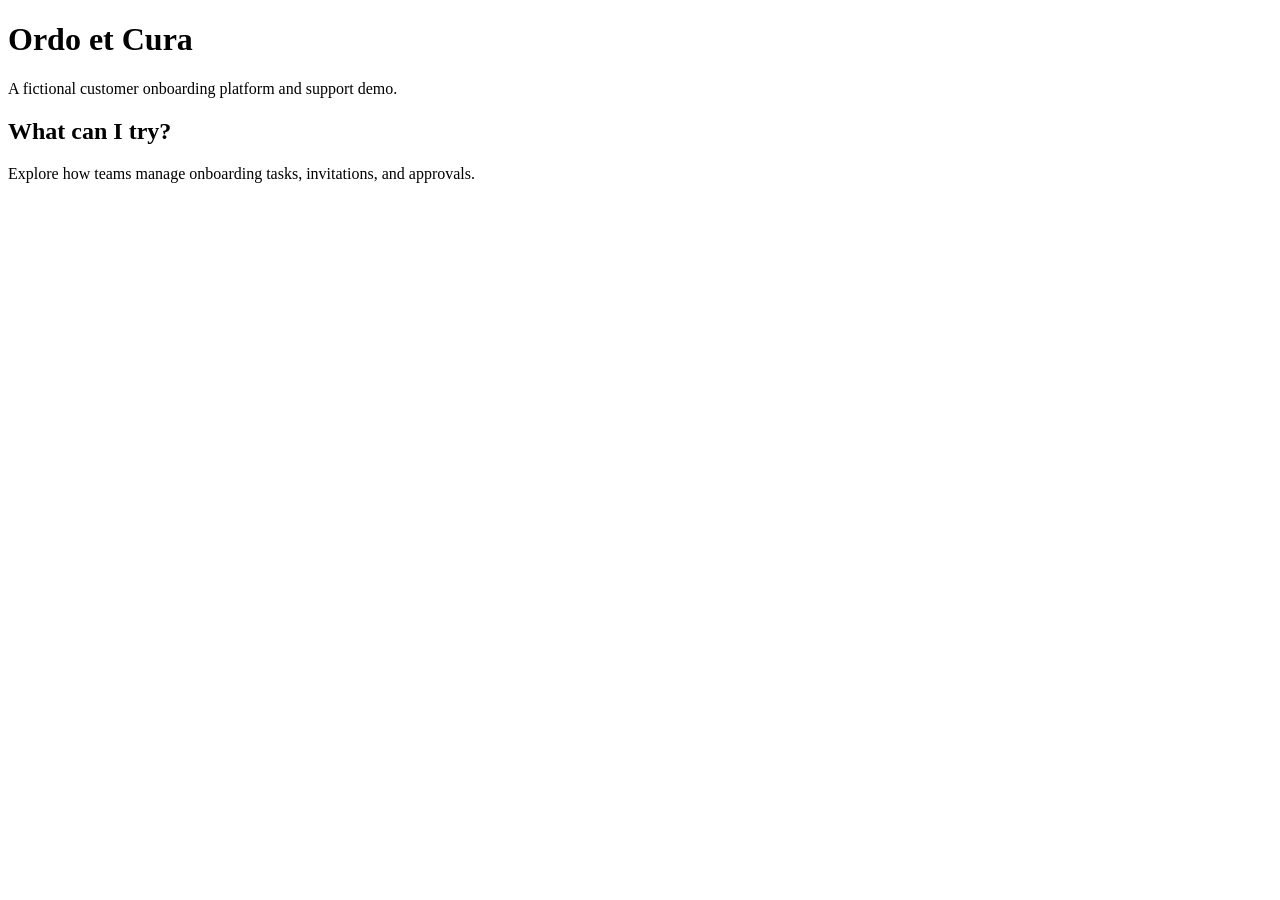
==== index.html @ ecdea5ca "Add project files." ====
<!doctype html>
<html lang="en">
<head>
    <meta charset="utf-8">
    <meta name="viewport" content="width=device-width, initial-scale=1">
    <title>Ordo et Cura</title>
</head>
<body>
    <main>
        <h1>Ordo et Cura</h1>
        <p>A fictional customer onboarding platform and support demo.</p>
        <h2>What can I try?</h2>
        <p>Explore how teams manage onboarding tasks, invitations, and approvals.</p>
    </main>
</body>
</html>
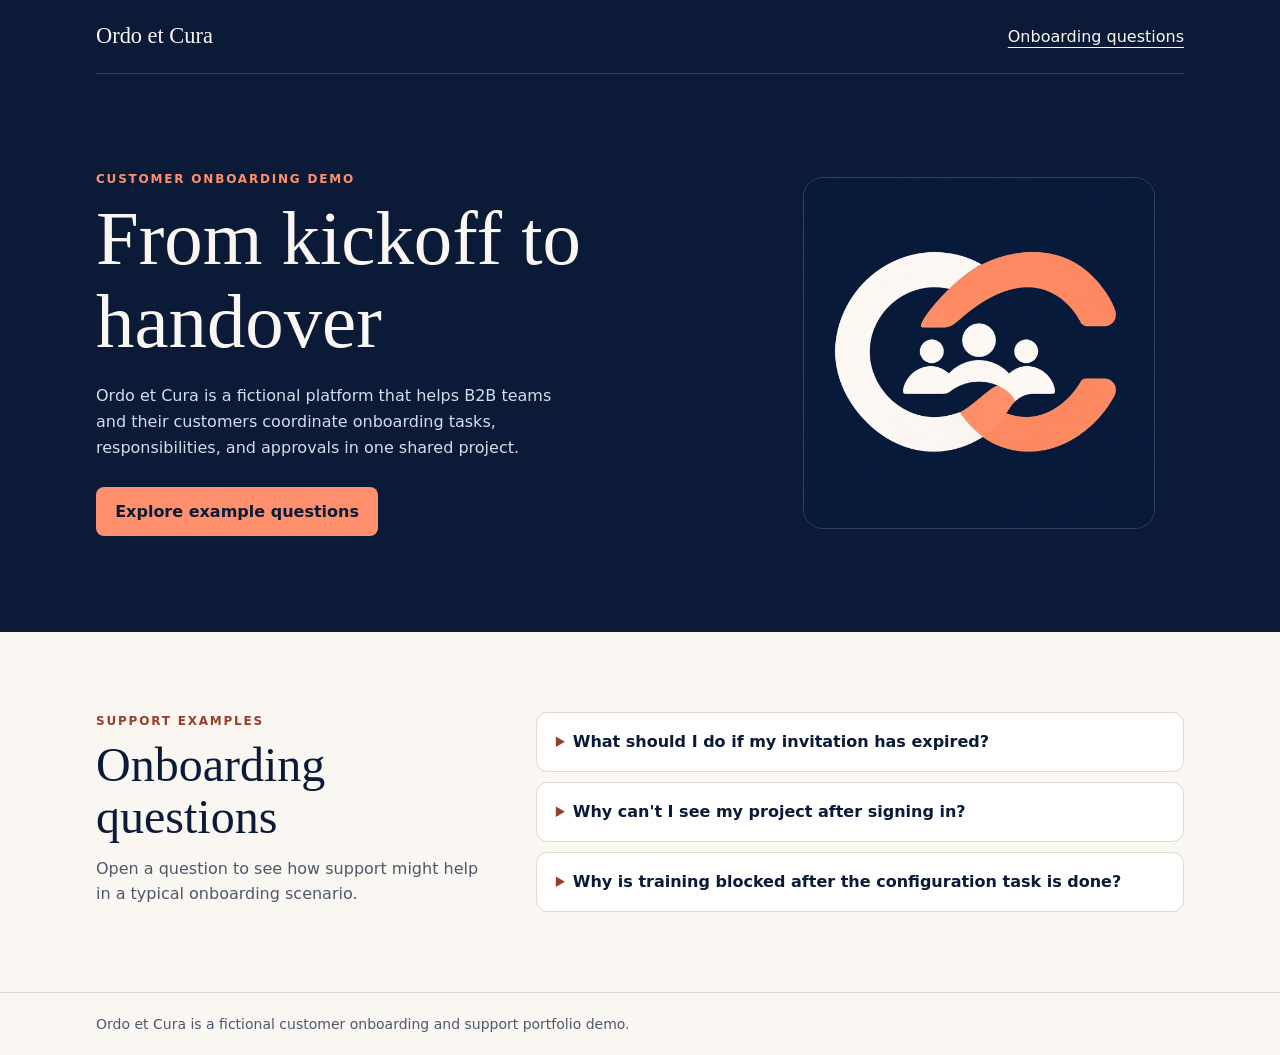
==== commit dcf38673: "Style the onboarding page." ====
--- a/index.html
+++ b/index.html
@@ -3,14 +3,197 @@
 <head>
     <meta charset="utf-8">
     <meta name="viewport" content="width=device-width, initial-scale=1">
-    <title>Ordo et Cura</title>
+    <meta name="description" content="Explore customer onboarding and support with Ordo et Cura, a fictional B2B platform.">
+    <title>Ordo et Cura | Customer Onboarding Demo</title>
+    <style>
+        :root {
+            color-scheme: light;
+            --navy: #0a1a37;
+            --coral: #ff906d;
+            --paper: #faf7f2;
+            --muted: #4d586b;
+            --line: #ddd8d0;
+            font-family: system-ui, sans-serif;
+            color: var(--navy);
+            background: var(--paper);
+            line-height: 1.6;
+        }
+
+        * { box-sizing: border-box; }
+        body, h1, h2, p { margin: 0; }
+        a { color: inherit; }
+        a:focus-visible, summary:focus-visible {
+            outline: 3px solid #b54c30;
+            outline-offset: 5px;
+        }
+
+        .wrap {
+            width: min(100% - 2.5rem, 68rem);
+            margin-inline: auto;
+        }
+
+        header, .hero {
+            color: var(--paper);
+            background: var(--navy);
+        }
+
+        .header-inner {
+            display: flex;
+            flex-wrap: wrap;
+            align-items: center;
+            justify-content: space-between;
+            gap: .75rem 2rem;
+            padding-block: 1.15rem;
+            border-bottom: 1px solid #34415a;
+        }
+
+        .brand { font-family: Georgia, serif; font-size: 1.4rem; }
+        header a { text-underline-offset: .3em; }
+
+        .hero-inner {
+            display: grid;
+            grid-template-columns: minmax(0, 1.5fr) minmax(0, 1fr);
+            gap: clamp(1rem, 5vw, 5rem);
+            align-items: center;
+            padding-block: clamp(3rem, 8vw, 6rem);
+        }
+
+        .eyebrow {
+            font-size: .75rem;
+            font-weight: 750;
+            letter-spacing: .15em;
+            text-transform: uppercase;
+        }
+
+        .hero .eyebrow { color: var(--coral); }
+
+        h1, h2 {
+            font-family: Georgia, serif;
+            font-weight: 400;
+            line-height: 1.08;
+        }
+
+        h1 {
+            font-size: clamp(2.6rem, 6vw, 5rem);
+            margin-block: .6rem 1.2rem;
+        }
+
+        .intro { max-width: 48ch; color: #d5ddea; }
+
+        .button {
+            display: inline-block;
+            margin-top: 1.65rem;
+            padding: .75rem 1.2rem;
+            border-radius: .5rem;
+            background: var(--coral);
+            color: var(--navy);
+            font-weight: 700;
+            text-decoration: none;
+        }
+
+        .button:hover { background: #ffab90; }
+        header a:focus-visible, .button:focus-visible { outline-color: var(--coral); }
+
+        .logo {
+            display: block;
+            width: min(100%, 22rem);
+            height: auto;
+            justify-self: center;
+            border-radius: 1.25rem;
+            border: 1px solid #34415a;
+        }
+
+        .questions {
+            display: grid;
+            grid-template-columns: minmax(0, 1fr) minmax(0, 1.65fr);
+            align-items: start;
+            gap: 2rem 3rem;
+            padding-block: clamp(3rem, 7vw, 5rem);
+        }
+
+        .questions .eyebrow { color: #983f2b; }
+        h2 { font-size: clamp(2rem, 4vw, 3rem); margin-block: .5rem .8rem; }
+        .questions p, footer { color: var(--muted); }
+
+        details {
+            background: #fff;
+            border: 1px solid var(--line);
+            border-radius: .7rem;
+        }
+
+        details + details { margin-top: .65rem; }
+
+        summary {
+            padding: 1rem 1.15rem;
+            cursor: pointer;
+            font-weight: 700;
+        }
+
+        summary::marker { color: #983f2b; }
+        summary:hover { color: #983f2b; }
+        details p { padding: 0 1.15rem 1.15rem; }
+
+        footer {
+            border-top: 1px solid var(--line);
+            padding-block: 1.25rem;
+            font-size: .875rem;
+        }
+
+        @media (max-width: 44rem) {
+            .hero-inner, .questions { grid-template-columns: 1fr; }
+            .hero-inner { gap: 2rem; }
+            .logo { width: min(100%, 13rem); justify-self: start; }
+        }
+    </style>
 </head>
 <body>
+    <header>
+        <div class="wrap header-inner">
+            <span class="brand">Ordo et Cura</span>
+            <nav aria-label="Main navigation">
+                <a href="#questions">Onboarding questions</a>
+            </nav>
+        </div>
+    </header>
+
     <main>
-        <h1>Ordo et Cura</h1>
-        <p>A fictional customer onboarding platform and support demo.</p>
-        <h2>What can I try?</h2>
-        <p>Explore how teams manage onboarding tasks, invitations, and approvals.</p>
+        <section class="hero" aria-labelledby="page-title">
+            <div class="wrap hero-inner">
+                <div>
+                    <p class="eyebrow">Customer onboarding demo</p>
+                    <h1 id="page-title">From kickoff to handover</h1>
+                    <p class="intro">Ordo et Cura is a fictional platform that helps B2B teams and their customers coordinate onboarding tasks, responsibilities, and approvals in one shared project.</p>
+                    <a class="button" href="#questions">Explore example questions</a>
+                </div>
+                <img class="logo" src="logo.png" alt="Ordo et Cura logo" width="1254" height="1254">
+            </div>
+        </section>
+
+        <section class="wrap questions" id="questions" aria-labelledby="questions-title">
+            <div>
+                <p class="eyebrow">Support examples</p>
+                <h2 id="questions-title">Onboarding questions</h2>
+                <p>Open a question to see how support might help in a typical onboarding scenario.</p>
+            </div>
+            <div>
+                <details>
+                    <summary>What should I do if my invitation has expired?</summary>
+                    <p>Invitation links expire after seven days. Ask your workspace administrator to resend the invitation, then use the link in the newest email.</p>
+                </details>
+                <details>
+                    <summary>Why can't I see my project after signing in?</summary>
+                    <p>Customer collaborators can only see projects explicitly shared with them. Ask your workspace administrator to check that the project was shared with the email address you used to sign in.</p>
+                </details>
+                <details>
+                    <summary>Why is training blocked after the configuration task is done?</summary>
+                    <p>Check the training task's prerequisites and whether configuration still needs approval. If approval is pending, follow up with the assigned approver.</p>
+                </details>
+            </div>
+        </section>
     </main>
+
+    <footer>
+        <p class="wrap">Ordo et Cura is a fictional customer onboarding and support portfolio demo.</p>
+    </footer>
 </body>
-</html>+</html>
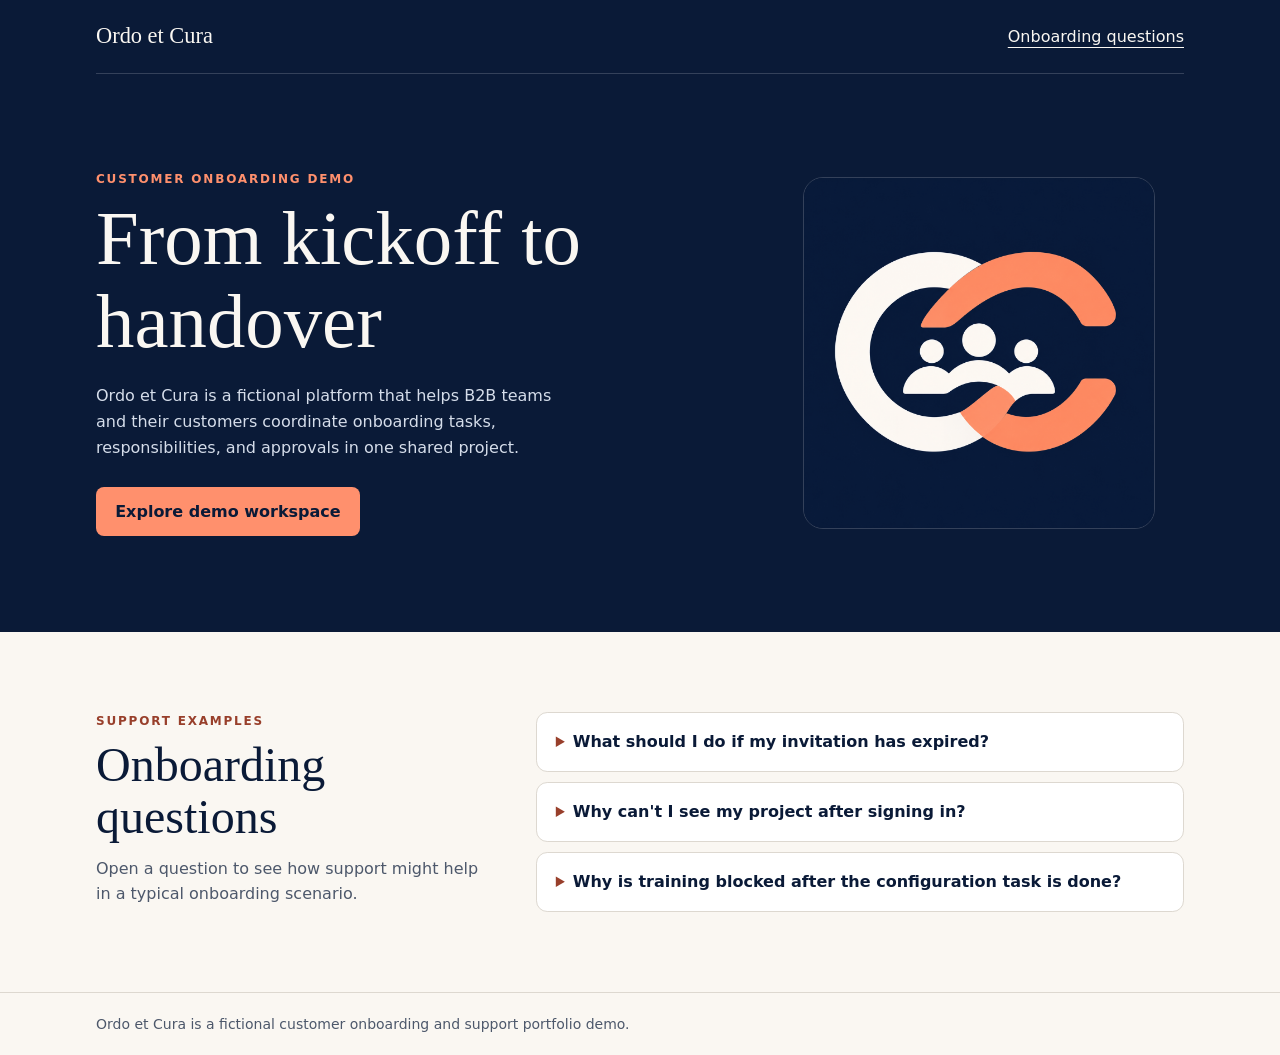
==== commit fb635473: "Add Birch demo workspace." ====
--- a/index.html
+++ b/index.html
@@ -5,146 +5,7 @@
     <meta name="viewport" content="width=device-width, initial-scale=1">
     <meta name="description" content="Explore customer onboarding and support with Ordo et Cura, a fictional B2B platform.">
     <title>Ordo et Cura | Customer Onboarding Demo</title>
-    <style>
-        :root {
-            color-scheme: light;
-            --navy: #0a1a37;
-            --coral: #ff906d;
-            --paper: #faf7f2;
-            --muted: #4d586b;
-            --line: #ddd8d0;
-            font-family: system-ui, sans-serif;
-            color: var(--navy);
-            background: var(--paper);
-            line-height: 1.6;
-        }
-
-        * { box-sizing: border-box; }
-        body, h1, h2, p { margin: 0; }
-        a { color: inherit; }
-        a:focus-visible, summary:focus-visible {
-            outline: 3px solid #b54c30;
-            outline-offset: 5px;
-        }
-
-        .wrap {
-            width: min(100% - 2.5rem, 68rem);
-            margin-inline: auto;
-        }
-
-        header, .hero {
-            color: var(--paper);
-            background: var(--navy);
-        }
-
-        .header-inner {
-            display: flex;
-            flex-wrap: wrap;
-            align-items: center;
-            justify-content: space-between;
-            gap: .75rem 2rem;
-            padding-block: 1.15rem;
-            border-bottom: 1px solid #34415a;
-        }
-
-        .brand { font-family: Georgia, serif; font-size: 1.4rem; }
-        header a { text-underline-offset: .3em; }
-
-        .hero-inner {
-            display: grid;
-            grid-template-columns: minmax(0, 1.5fr) minmax(0, 1fr);
-            gap: clamp(1rem, 5vw, 5rem);
-            align-items: center;
-            padding-block: clamp(3rem, 8vw, 6rem);
-        }
-
-        .eyebrow {
-            font-size: .75rem;
-            font-weight: 750;
-            letter-spacing: .15em;
-            text-transform: uppercase;
-        }
-
-        .hero .eyebrow { color: var(--coral); }
-
-        h1, h2 {
-            font-family: Georgia, serif;
-            font-weight: 400;
-            line-height: 1.08;
-        }
-
-        h1 {
-            font-size: clamp(2.6rem, 6vw, 5rem);
-            margin-block: .6rem 1.2rem;
-        }
-
-        .intro { max-width: 48ch; color: #d5ddea; }
-
-        .button {
-            display: inline-block;
-            margin-top: 1.65rem;
-            padding: .75rem 1.2rem;
-            border-radius: .5rem;
-            background: var(--coral);
-            color: var(--navy);
-            font-weight: 700;
-            text-decoration: none;
-        }
-
-        .button:hover { background: #ffab90; }
-        header a:focus-visible, .button:focus-visible { outline-color: var(--coral); }
-
-        .logo {
-            display: block;
-            width: min(100%, 22rem);
-            height: auto;
-            justify-self: center;
-            border-radius: 1.25rem;
-            border: 1px solid #34415a;
-        }
-
-        .questions {
-            display: grid;
-            grid-template-columns: minmax(0, 1fr) minmax(0, 1.65fr);
-            align-items: start;
-            gap: 2rem 3rem;
-            padding-block: clamp(3rem, 7vw, 5rem);
-        }
-
-        .questions .eyebrow { color: #983f2b; }
-        h2 { font-size: clamp(2rem, 4vw, 3rem); margin-block: .5rem .8rem; }
-        .questions p, footer { color: var(--muted); }
-
-        details {
-            background: #fff;
-            border: 1px solid var(--line);
-            border-radius: .7rem;
-        }
-
-        details + details { margin-top: .65rem; }
-
-        summary {
-            padding: 1rem 1.15rem;
-            cursor: pointer;
-            font-weight: 700;
-        }
-
-        summary::marker { color: #983f2b; }
-        summary:hover { color: #983f2b; }
-        details p { padding: 0 1.15rem 1.15rem; }
-
-        footer {
-            border-top: 1px solid var(--line);
-            padding-block: 1.25rem;
-            font-size: .875rem;
-        }
-
-        @media (max-width: 44rem) {
-            .hero-inner, .questions { grid-template-columns: 1fr; }
-            .hero-inner { gap: 2rem; }
-            .logo { width: min(100%, 13rem); justify-self: start; }
-        }
-    </style>
+    <link rel="stylesheet" href="styles.css">
 </head>
 <body>
     <header>
@@ -163,7 +24,7 @@
                     <p class="eyebrow">Customer onboarding demo</p>
                     <h1 id="page-title">From kickoff to handover</h1>
                     <p class="intro">Ordo et Cura is a fictional platform that helps B2B teams and their customers coordinate onboarding tasks, responsibilities, and approvals in one shared project.</p>
-                    <a class="button" href="#questions">Explore example questions</a>
+                    <a class="button" href="workspace.html">Explore demo workspace</a>
                 </div>
                 <img class="logo" src="logo.png" alt="Ordo et Cura logo" width="1254" height="1254">
             </div>
--- a/styles.css
+++ b/styles.css
@@ -0,0 +1,212 @@
+:root {
+    color-scheme: light;
+    --navy: #0a1a37;
+    --coral: #ff906d;
+    --paper: #faf7f2;
+    --muted: #4d586b;
+    --line: #ddd8d0;
+    font-family: system-ui, sans-serif;
+    color: var(--navy);
+    background: var(--paper);
+    line-height: 1.6;
+}
+
+* { box-sizing: border-box; }
+[hidden] { display: none !important; }
+body, h1, h2, p { margin: 0; }
+a { color: inherit; }
+a:focus-visible, summary:focus-visible {
+    outline: 3px solid #b54c30;
+    outline-offset: 5px;
+}
+
+.wrap {
+    width: min(100% - 2.5rem, 68rem);
+    margin-inline: auto;
+}
+
+header, .hero {
+    color: var(--paper);
+    background: var(--navy);
+}
+
+.header-inner {
+    display: flex;
+    flex-wrap: wrap;
+    align-items: center;
+    justify-content: space-between;
+    gap: .75rem 2rem;
+    padding-block: 1.15rem;
+    border-bottom: 1px solid #34415a;
+}
+
+.brand { font-family: Georgia, serif; font-size: 1.4rem; }
+header a { text-underline-offset: .3em; }
+
+.hero-inner {
+    display: grid;
+    grid-template-columns: minmax(0, 1.5fr) minmax(0, 1fr);
+    gap: clamp(1rem, 5vw, 5rem);
+    align-items: center;
+    padding-block: clamp(3rem, 8vw, 6rem);
+}
+
+.eyebrow {
+    font-size: .75rem;
+    font-weight: 750;
+    letter-spacing: .15em;
+    text-transform: uppercase;
+}
+
+.hero .eyebrow { color: var(--coral); }
+
+h1, h2 {
+    font-family: Georgia, serif;
+    font-weight: 400;
+    line-height: 1.08;
+}
+
+h1 {
+    font-size: clamp(2.6rem, 6vw, 5rem);
+    margin-block: .6rem 1.2rem;
+}
+
+.intro { max-width: 48ch; color: #d5ddea; }
+
+.button {
+    display: inline-block;
+    margin-top: 1.65rem;
+    padding: .75rem 1.2rem;
+    border-radius: .5rem;
+    background: var(--coral);
+    color: var(--navy);
+    font-weight: 700;
+    text-decoration: none;
+}
+
+.button:hover { background: #ffab90; }
+header a:focus-visible, .button:focus-visible { outline-color: var(--coral); }
+
+.workspace-heading { padding-block: clamp(2.5rem, 6vw, 4rem); }
+.workspace-heading h1 { font-size: clamp(2.5rem, 6vw, 4rem); }
+
+.workspace-meta {
+    display: flex;
+    flex-wrap: wrap;
+    gap: 1rem 2.5rem;
+    margin: 1.5rem 0 0;
+}
+
+.workspace-meta dt { color: #d5ddea; font-size: .875rem; }
+.workspace-meta dd { margin: 0; font-weight: 650; }
+
+.workspace-content {
+    display: grid;
+    grid-template-columns: minmax(0, 1.5fr) minmax(0, 1fr);
+    align-items: start;
+    gap: 1.5rem;
+    padding-block: clamp(2rem, 5vw, 4rem);
+}
+
+.workspace-panel {
+    min-width: 0;
+    padding: clamp(1rem, 3vw, 1.75rem);
+    background: #fff;
+    border: 1px solid var(--line);
+    border-radius: .85rem;
+}
+
+.workspace-panel h2 { font-size: 1.75rem; margin-top: 0; }
+.workspace-panel p { color: var(--muted); }
+.task-list { list-style: none; padding: 0; margin: 1.15rem 0 0; }
+
+.task-list li {
+    display: flex;
+    flex-wrap: wrap;
+    align-items: center;
+    justify-content: space-between;
+    gap: .4rem 1rem;
+    padding-block: .85rem;
+    border-top: 1px solid var(--line);
+}
+
+.task-list p { font-size: .875rem; }
+
+.task-state {
+    padding: .15rem .65rem;
+    border-radius: 1rem;
+    background: #eef1f6;
+    font-size: .8rem;
+    font-weight: 700;
+}
+
+.task-state[data-state="complete"] { background: #e0f2e9; color: #18533b; }
+.task-state[data-state="pending"] { background: #fff1d6; color: #674509; }
+.task-state[data-state="blocked"] { background: #ffebe5; color: #8a3524; }
+.approval-panel { border-top: .25rem solid var(--coral); }
+.approval-panel .eyebrow { color: #983f2b; margin-bottom: .5rem; }
+.approval-panel .demo-note { margin-top: 1rem; font-size: .875rem; }
+
+.approval-panel button {
+    border: 0;
+    cursor: pointer;
+    font: inherit;
+    font-weight: 700;
+    margin-top: .75rem;
+}
+
+.approval-panel button:focus-visible {
+    outline: 3px solid #b54c30;
+    outline-offset: 4px;
+}
+
+.logo {
+    display: block;
+    width: min(100%, 22rem);
+    height: auto;
+    justify-self: center;
+    border-radius: 1.25rem;
+    border: 1px solid #34415a;
+}
+
+.questions {
+    display: grid;
+    grid-template-columns: minmax(0, 1fr) minmax(0, 1.65fr);
+    align-items: start;
+    gap: 2rem 3rem;
+    padding-block: clamp(3rem, 7vw, 5rem);
+}
+
+.questions .eyebrow { color: #983f2b; }
+h2 { font-size: clamp(2rem, 4vw, 3rem); margin-block: .5rem .8rem; }
+.questions p, footer { color: var(--muted); }
+
+details {
+    background: #fff;
+    border: 1px solid var(--line);
+    border-radius: .7rem;
+}
+
+details + details { margin-top: .65rem; }
+
+summary {
+    padding: 1rem 1.15rem;
+    cursor: pointer;
+    font-weight: 700;
+}
+
+summary::marker { color: #983f2b; }
+summary:hover { color: #983f2b; }
+details p { padding: 0 1.15rem 1.15rem; }
+
+footer {
+    border-top: 1px solid var(--line);
+    padding-block: 1.25rem;
+    font-size: .875rem;
+}
+
+@media (max-width: 44rem) {
+    .hero-inner, .questions, .workspace-content { grid-template-columns: 1fr; }
+    .hero-inner { gap: 2rem; }
+    .logo { width: min(100%, 13rem); justify-self: start; }
+}
